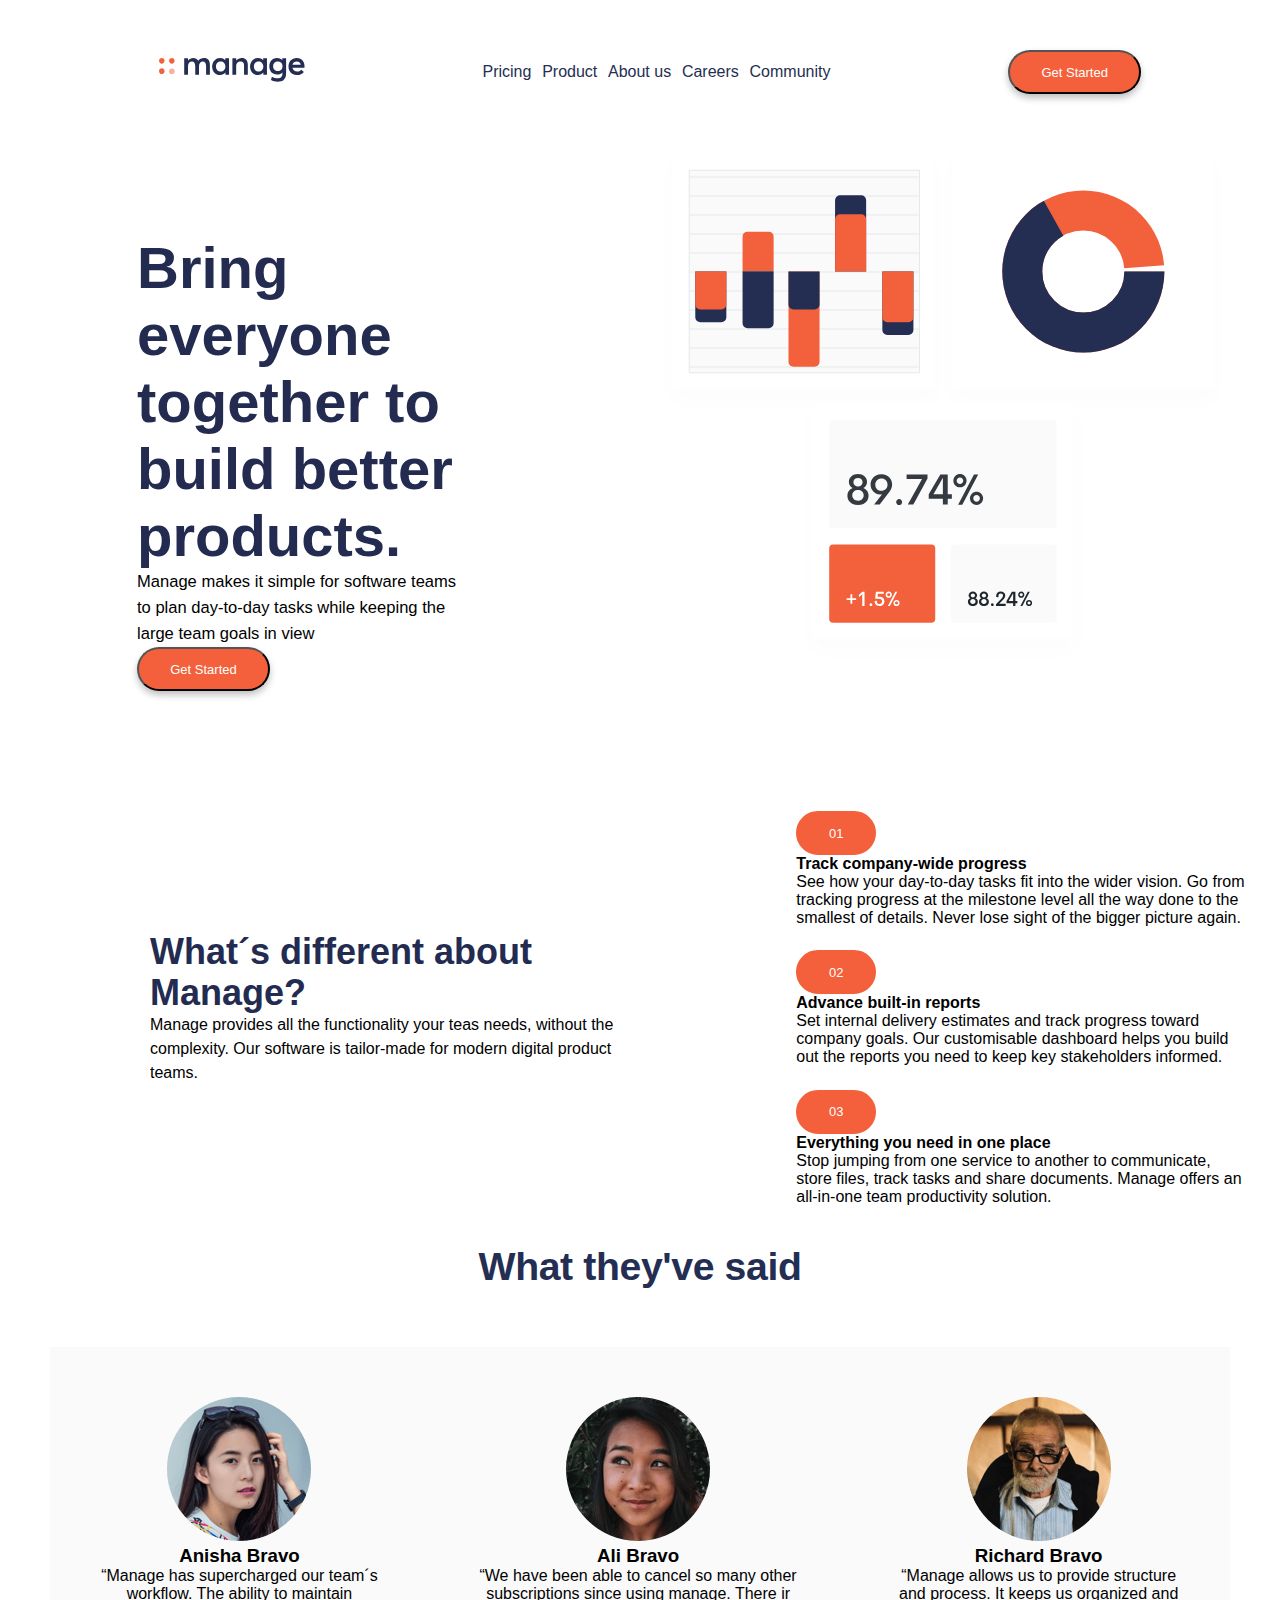
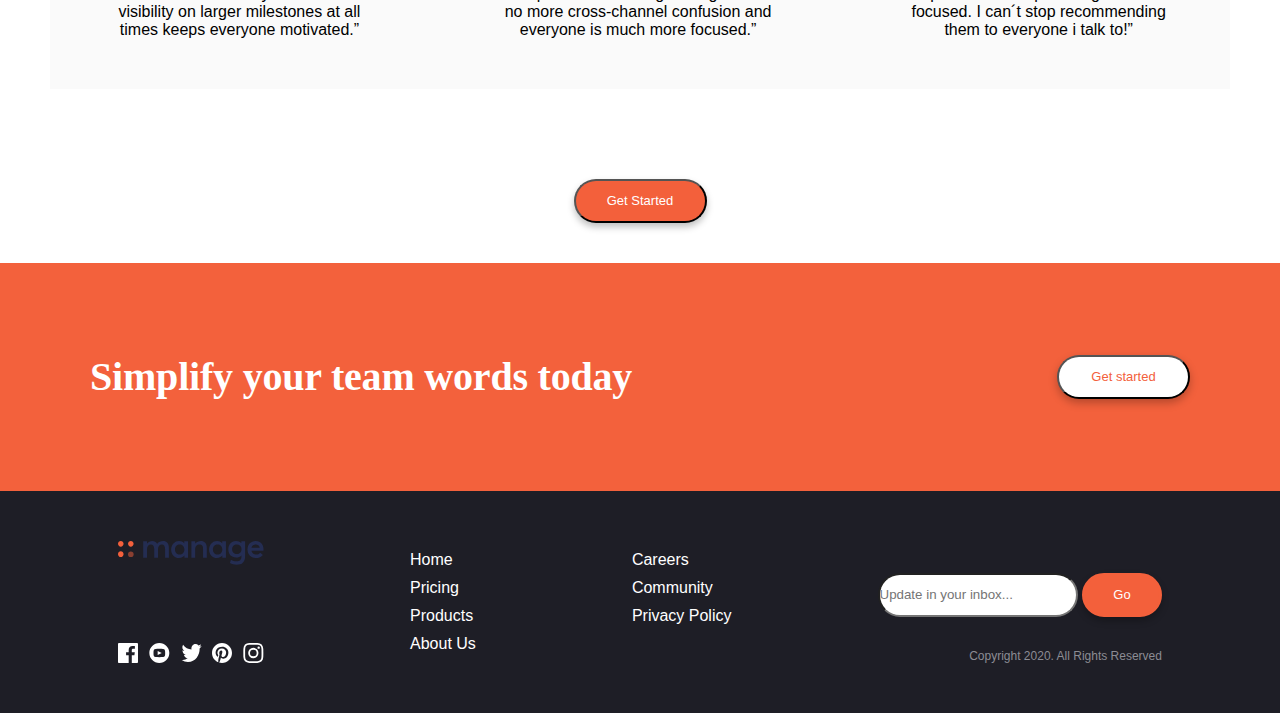
==== Examen Practico Final - FE1/index.html @ 4d721bdb "examen practico final" ====
<!DOCTYPE html>
<html lang="en">
<head>
    <meta charset="UTF-8">
    <meta http-equiv="X-UA-Compatible" content="IE=edge">
    <meta name="viewport" content="width=device-width, initial-scale=1.0">
    <link rel="stylesheet" href="./css/styles.css">
    <title>Manage</title>
</head>
<body>
    <header>
        <div><img src="./imagenes/logo.svg" alt="logo manage"></div>

        <nav>
            <ul>
                <li href="#">Pricing</li>
                <li>Product</li>
                <li>About us</li>
                <li>Careers</li>
                <li>Community</li>
            </ul>
        </nav>
            <button class="button">Get Started</button>
    </header>

    <section class="contenedor1">
        <div class="columna1">
            <h1>Bring everyone together to build better products.</h1>
            <p>Manage makes it simple for software teams
                to plan day-to-day tasks while keeping the 
                large team goals in view </p>

            <button class="button">Get Started</button>
            </div>
            <div class="ilustración">
                <img src="./imagenes/illustration-intro.svg" alt="ilustración">
            </div>
        </section>

    <section class="contenedor2">
        <div class="colunma2">
            <h2>What´s different about Manage?</h2>
            <p >Manage provides all the functionality your
                teas needs, without the complexity. Our software is tailor-made for modern digital product teams.</p>
        </div>

        <div class="columna3">
            <div class="prueba">
                <button>01</button>
                <h4>Track company-wide progress</h4>
                <p>See how your day-to-day tasks fit into the wider vision. Go from tracking progress at the milestone level all the way done to the smallest of details. Never lose sight of the bigger picture again.</p>
             </div>  

             <div class="prueba">
                <button> 02</button>
                <h4>Advance built-in reports</h4>
                 <p>Set internal delivery estimates and track progress toward company goals. Our customisable dashboard helps you build out the reports you need to keep key stakeholders informed.</p>
            </div>

            <div class="prueba">
                <button> 03 </button>
                <h4>Everything you need in one place</h4>
                <p>Stop jumping from one service to another to communicate, store files, track tasks and share documents. Manage offers an all-in-one team productivity solution.</p>
            </div>
        </div>
    </section>
    
    <h2 class="said">What they've said</h2>

    <section class="tarjetas">
        <div class="personas">
            <img src="./imagenes/avatar-anisha.png" alt="Anisha">
            <h3>Anisha Bravo</h3>
            <p>“Manage has supercharged our team´s workflow. The ability to maintain visibility on larger milestones at all times keeps everyone motivated.”</p>
        </div>

        <div class="personas">
            <img src="./imagenes/avatar-ali.png" alt="Ali">
            <h3>Ali Bravo</h3>
            <p>“We have been able to cancel so many other subscriptions since using manage. There ir no more cross-channel confusion and everyone is much more focused.”</p>
        </div>

        <div class="personas">
            <img src="./imagenes/avatar-richard.png" alt="Richard">
            <h3>Richard Bravo</h3>
            <p>“Manage allows us to provide structure and process. It keeps us organized and focused. I can´t stop recommending them to everyone i talk to!”</p>
        </div>
    </section>

    <div class="botonDif">
        <button class="button">Get Started</button>
    </div>


    <section class="pre-footer">
        <h2>Simplify your team words today</h2>
        <button class="button2">Get started</button>
    </section>

    <footer class="footer">
        <div class="iconos">             
            <img src="./imagenes/logo.svg" alt="logoInvertido">
            <div>
                <img src="./imagenes/icon-facebook.svg">
                <img src="./imagenes/icon-youtube.svg">
                <img src="./imagenes/icon-twitter.svg">
                <img src="./imagenes/icon-pinterest.svg">
                <img src="./imagenes/icon-instagram.svg">
            </div>               
        </div>
        
        <div class="navegacion">
                <ul>
                    <li>Home</li>
                    <li>Pricing</li>
                    <li>Products</li>
                    <li>About Us</li>
                </ul>
        </div>
         
        <div class="navegacion">
                <ul>
                    <li>Careers</li>
                    <li>Community</li>
                    <li>Privacy Policy</li>
                </ul>
        </div>

        <div class="formFooter">
            <form action="x" method="POST"></form>
            <label for="email">
                <input class="form" type="email" placeholder="Update in your inbox..." id="email">
                <input class="goButton" type="submit" value="Go">
            </label>
            <p>Copyright 2020. All Rights Reserved</p>
        </div>
    </footer>
</body>
</html>
---- Examen Practico Final - FE1/css/styles.css ----
*{
    font-family: 'Be Vietnam Pro', sans-serif;
    padding: 0%;
    margin: 0%;
    box-sizing: border-box;     
 }
 header {
     display: flex;
     justify-content: space-around;
     align-items: center;
     padding: 50px;
     padding-left: 70px;
 }
 nav { 
     width: 30%;
 }
 nav ul {
     list-style: none;
     display: flex;
     justify-content: space-between;
     color: #242E52;
 }
.button {
        background-color: #F3603B;
        color: white;
        font-size: 13px;
        width: 133px;
        height: 44px;
        border-radius: 50px;
        border: solid F3603B;
        box-shadow: 0px 4px 7px rgba(0, 0, 0, 0.25);
}
h1 {
    font-size: 58px;
    font-weight: bold;
    line-height: 66,47px;
    color: #232C50;
 }

.contenedor1 {
    width: 100%;
    display: flex;
    justify-content: space-around;
    align-content: center;

}
.columna1 {
    width: 40%;
    padding: 90px;
    display: flex;
    flex-direction: column;
    align-items: flex-start;
    justify-content: space-around;    
}

.columna1 p {
    font-style: normal;
    font-weight: 500;
    font-size: 16.5584px;
    line-height: 157.1%;
    color: #000000;
}

.contenedor2 {
    width: 100%;
    display: flex;
    justify-content: space-around;
    align-content: center;
}

.colunma2 {
    width: 70%;
    padding: 150px;
    display: flex;
    flex-direction: column;
    align-items: flex-start;
    justify-content: space-around;
}

.colunma2 h2 {
    font-style: normal;
    font-weight: bold;
    font-size: 36px;
    line-height: 114.6%;
    color: #232C50;
}
.colunma2 p {
    font-style: normal;
    font-weight: 500;
    font-size: 16px;
    line-height: 151.1%;
    color: #000000;
}

.columna3 {
    display: flex;
    flex-direction: column;
    width:50%;
    justify-content: space-between;
    align-items: center;
    padding: 30px;
}

.columna3 button {
    background-color: #F3603B;
    color: white;
    font-size: 13px;
    border: solid #F3603B;
    border-radius: 50px;
    width: 80px;
    height: 44px;
}
.said {
font-style: normal;
font-weight: bold;
text-align: center;
font-size: 39.2143px;
line-height: 156.6%;
letter-spacing: -0.01em;
color: #242E53;
}

.tarjetas {
    width: 100%;
    padding: 50px;
    display: flex;
    justify-content: space-around;
    align-items: center;
}

.personas {
    background-color: #FAFAFA;
    text-align: center;
    padding: 50px;
}
.botonDif {
    display: flex;
    justify-content: center;
    padding: 40px;
}
.pre-footer {
    width: 100%;
    background-color: #F3613C;
    padding: 90px;
    display: flex;
    justify-content: space-between;
    align-items: center;
}
.pre-footer h2 {
    font-family: Be Vietnam;
    font-style: normal;
    font-weight: bold;
    font-size: 40px;
    line-height: 48px;
    display: flex;
    align-items: center;
    letter-spacing: -0.005em;
    color: #FFFFFF;
}

.button2 {
    background-color: white;
    color: #F3603B;
    font-size: 'Be Vietnam Pro', sans-serif;
    font-size: 13px;
    width: 133px;
    height: 44px;
    border-radius: 50px;
    border: solid F3603B;
    box-shadow: 0px 4px 8px rgba(0, 0, 0, 0.25);
}

.footer {    
    width: 100%;
    background-color: #1E1E26;
    color: white;
    display: flex;
    justify-content: space-around;
    align-content: space-between;
    padding: 50px;
}
.iconos {
    display: flex;
    flex-direction:column;
    justify-content:space-between;
}
.iconos div {
    display: flex;
    justify-content: space-between;
}
.navegacion {
    display: flex;
    flex-direction: column;
    align-content: space-between;
}
.navegacion ul {
    list-style: none;
}
.navegacion li {
    margin: 10px;
}
.formFooter {
    display: flex;
    flex-direction: column;
    justify-content: space-between;
    text-align: right;
}
.form {
    width: 200px;
    height: 44px;
    border-radius: 50px
}
.goButton {
    background-color: #F3603B;
    color: white;
    font-size: 13px;
    border: solid #F3603B;
    border-radius: 50px;
    width: 80px;
    height: 44px;
    box-shadow: 0px 4px 7px rgba(0, 0, 0, 0.25);

}

.formFooter p {
    color: #8C8C94;
    font-size: 12px;
    font-weight: 500;
}
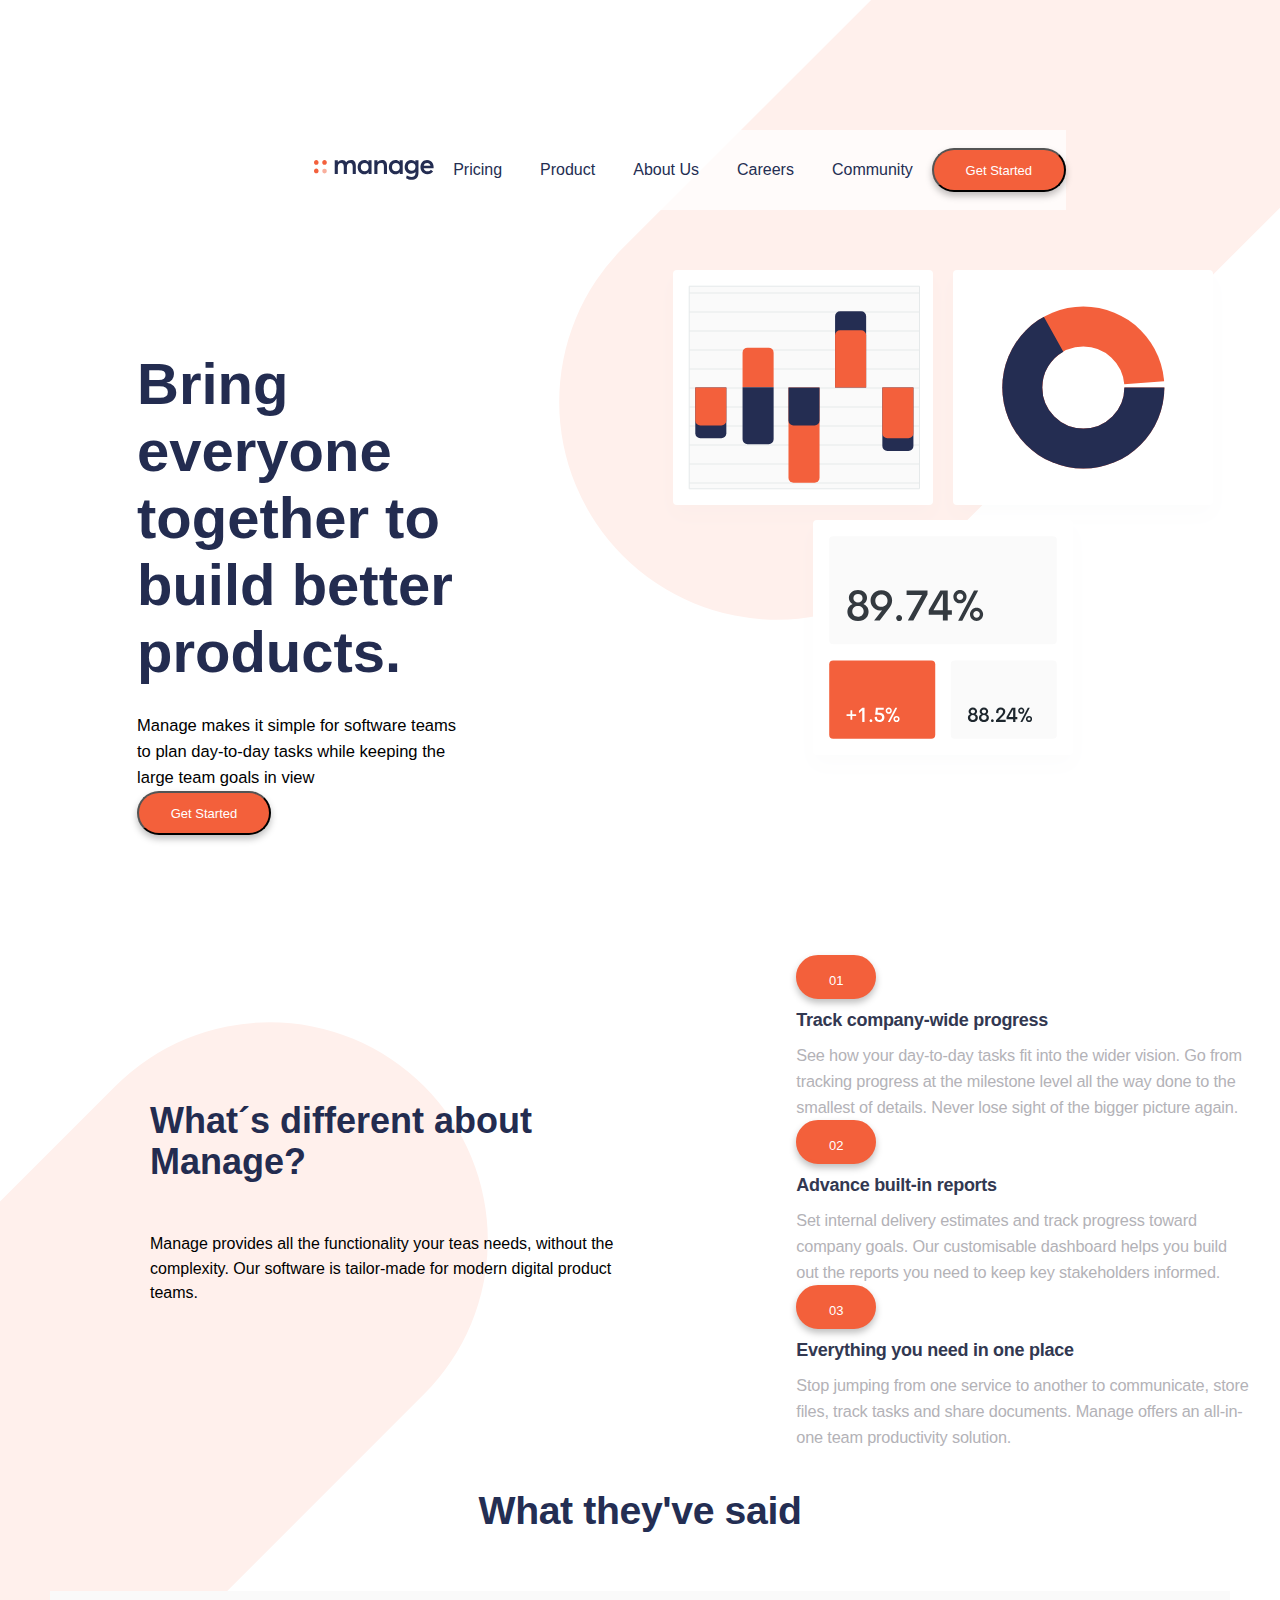
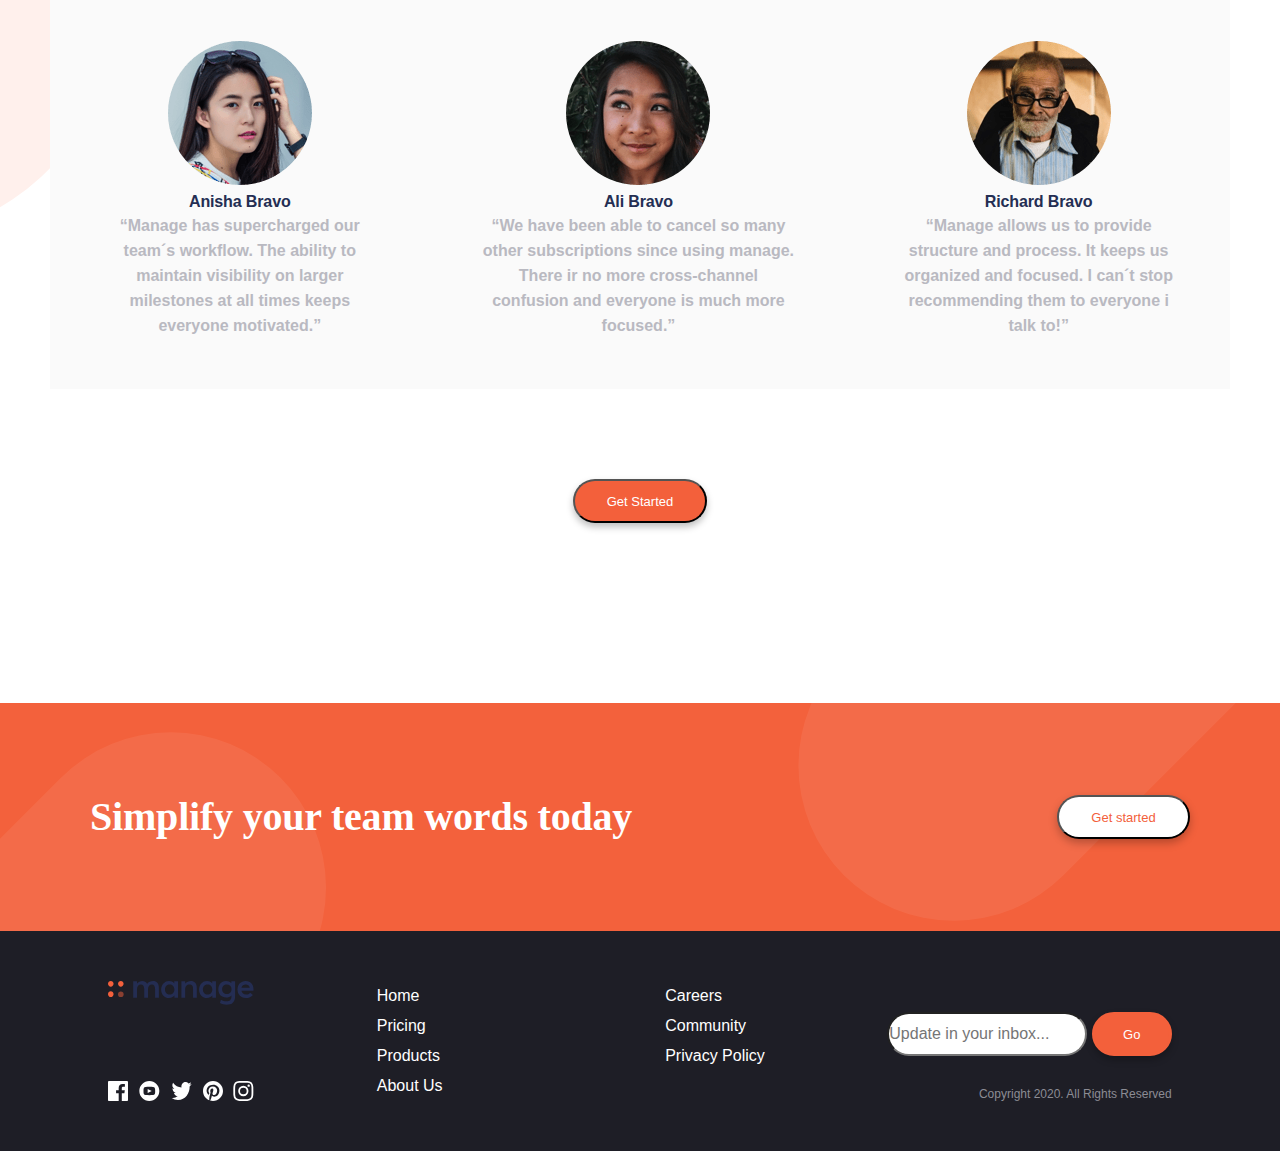
==== commit 60f8ab71: "Ãultimos cambios" ====
--- a/Examen Practico Final - FE1/index.html
+++ b/Examen Practico Final - FE1/index.html
@@ -9,20 +9,23 @@
 </head>
 <body>
     <header>
-        <div><img src="./imagenes/logo.svg" alt="logo manage"></div>
-
-        <nav>
-            <ul>
-                <li href="#">Pricing</li>
-                <li>Product</li>
-                <li>About us</li>
-                <li>Careers</li>
-                <li>Community</li>
+        <nav class="menu">        
+            <img src="./imagenes/logo.svg" alt="logo manage">
+            <ul class="menu-nav">
+                <li><a href="#" class="active">Pricing</a></li>
+                <li><a href="#" class="active">Product</a></li>
+                <li><a href="#" class="active">About Us</a></li>
+                <li><a href="#" class="active">Careers</a></li>
+                <li><a href="#" class="active">Community</a></li>
             </ul>
-        </nav>
-            <button class="button">Get Started</button>
+         <button class="navbtn">Get Started</button>
+        <input type='checkbox' id='check'>
+        <label for="check">
+          <i class="fas fa-bars checkbtn"></i>
+        </label>
+      </nav>      
     </header>
-
+    <main>
     <section class="contenedor1">
         <div class="columna1">
             <h1>Bring everyone together to build better products.</h1>
@@ -46,7 +49,7 @@
 
         <div class="columna3">
             <div class="prueba">
-                <button>01</button>
+                <button> 01</button>
                 <h4>Track company-wide progress</h4>
                 <p>See how your day-to-day tasks fit into the wider vision. Go from tracking progress at the milestone level all the way done to the smallest of details. Never lose sight of the bigger picture again.</p>
              </div>  
@@ -87,10 +90,12 @@
         </div>
     </section>
 
+
+
     <div class="botonDif">
         <button class="button">Get Started</button>
     </div>
-
+</main>
 
     <section class="pre-footer">
         <h2>Simplify your team words today</h2>
@@ -98,6 +103,9 @@
     </section>
 
     <footer class="footer">
+
+        <p class='copy-movile'>Copyright 2020. All Rights Reserved</p>
+
         <div class="iconos">             
             <img src="./imagenes/logo.svg" alt="logoInvertido">
             <div>
@@ -110,22 +118,19 @@
         </div>
         
         <div class="navegacion">
-                <ul>
-                    <li>Home</li>
-                    <li>Pricing</li>
-                    <li>Products</li>
-                    <li>About Us</li>
-                </ul>
-        </div>
-         
-        <div class="navegacion">
-                <ul>
-                    <li>Careers</li>
-                    <li>Community</li>
-                    <li>Privacy Policy</li>
-                </ul>
-        </div>
-
+            <ul>
+              <li><a href="#" class="fondo">Home</a></li>
+              <li><a href="#" class="fondo">Pricing</a></li>
+              <li><a href="#" class="fondo">Products</a></li>
+              <li><a href="#" class="fondo">About Us</a></li>
+            </ul>
+            <ul>
+              <li><a href="#" class="fondo">Careers</a></li>
+              <li><a href="#" class="fondo">Community</a></li>
+              <li><a href="#" class="fondo">Privacy Policy</a></li>
+            </ul>
+          </div>
+          
         <div class="formFooter">
             <form action="x" method="POST"></form>
             <label for="email">
--- a/Examen Practico Final - FE1/css/styles.css
+++ b/Examen Practico Final - FE1/css/styles.css
@@ -3,7 +3,24 @@
     padding: 0%;
     margin: 0%;
     box-sizing: border-box;     
+    font-size: 16px;
+    list-style: none;
+    text-decoration: none;
  }
+ body {
+    width: 100%;
+    background: url(../imagenes/fondo.svg);
+    background-repeat: no-repeat;
+    background-position: right -20% top -10%;
+    padding-top: 80px;
+    font-family: "Be Vietnam Pro", sans-serif;
+  }
+  main {
+    width: 100%;
+    background: url(../imagenes/fondo.svg);
+    background-repeat: no-repeat;
+    background-position: left -70% bottom 30%;
+  }
  header {
      display: flex;
      justify-content: space-around;
@@ -11,31 +28,77 @@
      padding: 50px;
      padding-left: 70px;
  }
- nav { 
-     width: 30%;
- }
- nav ul {
-     list-style: none;
-     display: flex;
-     justify-content: space-between;
-     color: #242E52;
- }
-.button {
-        background-color: #F3603B;
-        color: white;
-        font-size: 13px;
-        width: 133px;
-        height: 44px;
-        border-radius: 50px;
-        border: solid F3603B;
-        box-shadow: 0px 4px 7px rgba(0, 0, 0, 0.25);
-}
+ 
+ .menu {
+    background-color: #ffffffbd;
+    display: flex;
+    justify-content: space-between;
+    align-items: center;
+    height: 80px;
+  }
+  .menu img {
+    width: 200px;
+    height: auto;
+    padding-left: 80px;
+  }
+  .menu-nav {
+    font-size: 13px;
+    font-weight: 500;
+    color: #242e52;
+    display: flex;
+  }
+  .menu-nav li {
+    padding-left: 14px;
+    padding-right: 14px;
+  }
+  .active {
+    padding: 5px;
+    border-radius: 40px;
+  }
+  .active:hover {
+    /*agrego pseudo-clase*/
+    background-color: #f5ae9ce1;
+    transition: 0.5s;
+  }
+  .menu-nav a {
+    color: #242e52;
+  }
+  button {
+    width: 134px;
+    height: 44px;
+    color: #ffffff;
+    font-size: 13px;
+    background-color: #f3603b;
+    border-radius: 50px;
+    box-shadow: 0px 4px 7px rgba(0, 0, 0, 0.25);
+  }
+  button:hover {
+    background-color: #ffffff;
+    border-radius: 50px;
+    box-shadow: 0px 0px 8px #f3603b9a;
+    color: #000000;
+    transition: 0.5s;
+  }
+  
+  /*bar icono para movile*/
+  .checkbtn {
+    font-size: 20px;
+    margin-right: 40px;
+    cursor: pointer;
+    display: none;
+  }
+  #check {
+    display: none;
+  }
 h1 {
     font-size: 58px;
     font-weight: bold;
     line-height: 66,47px;
     color: #232C50;
+    padding-bottom: 28px;
+
  }
+
 
 .contenedor1 {
     width: 100%;
@@ -108,7 +171,31 @@
     border: solid #F3603B;
     border-radius: 50px;
     width: 80px;
-    height: 44px;
+    padding-top: 15px;
+    padding-bottom: 15px
+}
+h4 {
+    padding-top: 10px;
+    padding-bottom: 10px;
+    font-style: normal;
+    font-weight: bold;
+    font-size: 18px;
+    line-height: 23px;
+    display: flex;
+    align-items: center;
+    letter-spacing: -0.015em;
+    color: #323851;
+}
+.columna3 p {
+font-style: normal;
+font-weight: 500;
+font-size: 16.2984px;
+line-height: 26px;
+display: flex;
+align-items: center;
+letter-spacing: -0.01em;
+color: #B3B2B7;
+
 }
 .said {
 font-style: normal;
@@ -127,7 +214,26 @@
     justify-content: space-around;
     align-items: center;
 }
-
+.tarjetas h3 {
+font-style: normal;
+font-weight: bold;
+font-size: 16.0714px;
+line-height: 156.6%;
+letter-spacing: -0.01em;
+color: #242E53;
+
+}
+.tarjetas p {
+font-style: normal;
+font-weight: 600;
+font-size: 16px;
+line-height: 156.6%;
+display: flex;
+align-items: center;
+text-align: center;
+color: #B9B9C1;
+
+}
 .personas {
     background-color: #FAFAFA;
     text-align: center;
@@ -138,10 +244,17 @@
     justify-content: center;
     padding: 40px;
 }
+.circle {
+    display: none;
+  }
 .pre-footer {
     width: 100%;
+    background: url(../imagenes/bg-simplify-section-desktop.svg);
+  background-repeat: no-repeat;
+  background-position: right;
     background-color: #F3613C;
     padding: 90px;
+    margin-top: 140px;
     display: flex;
     justify-content: space-between;
     align-items: center;
@@ -169,6 +282,14 @@
     border: solid F3603B;
     box-shadow: 0px 4px 8px rgba(0, 0, 0, 0.25);
 }
+.button2:hover {
+    color: #ffffff;
+  
+    background-color: #fda58f;
+    border-radius: 50px;
+    box-shadow: 0px 4px 7px rgba(0, 0, 0, 0.25);
+    transition: 0.5s;
+  }
 
 .footer {    
     width: 100%;
@@ -179,6 +300,17 @@
     align-content: space-between;
     padding: 50px;
 }
+.copy-movile {
+    display: none;
+  }
+.fondo {
+    color: #ffffff;
+  }
+.fondo:hover {
+    /*agrego pseudo-clase*/
+    color: #f3603b;
+    transition: 0.5s;
+  }
 .iconos {
     display: flex;
     flex-direction:column;
@@ -188,17 +320,16 @@
     display: flex;
     justify-content: space-between;
 }
+/*footer nav*/
 .navegacion {
-    display: flex;
-    flex-direction: column;
-    align-content: space-between;
-}
-.navegacion ul {
-    list-style: none;
-}
-.navegacion li {
-    margin: 10px;
-}
+    width: 400px;
+    display: flex;
+    justify-content: space-between;
+  }
+  .navegacion li {
+    padding: 6px;
+  }
+
 .formFooter {
     display: flex;
     flex-direction: column;
@@ -226,4 +357,81 @@
     color: #8C8C94;
     font-size: 12px;
     font-weight: 500;
-}+}
+
+@media (max-width:370) {
+   
+  body {
+    background-position: right 110% top -10%;
+    padding-top: 70px;
+  }
+  main {
+    background-position: left -600% bottom 60%;
+    background-size: 400px;
+  }
+  .menu img {
+    width: 150px;
+    height: auto;
+    padding-left: 30px;
+  }
+  .contenedor1 img {
+    width: 100%;
+  }
+  h1 {
+    font-size: 40px;
+    line-height: 40px;
+    padding-top: 50px;
+  }
+  .columna1{
+    width: 100%;
+  }
+  .columna1 p {
+    width: 100%;
+    padding: 28px 10px;
+  }
+  .colunma2 h2 {
+    font-size: 30px;
+  }
+  .columna3 {
+    width: 100%;
+  }
+  .said h2 {
+    font-size: 30px;
+    padding-top: 50px;
+  }
+ 
+  .pre-footer {
+    flex-direction: column;
+    height: auto;
+    padding: 50px 20px;
+    margin-top: 70px;
+  }
+  .pre-footer h2 {
+    width: 100%;
+    padding-bottom: 20px;
+  }
+  .footer {
+    flex-direction: column-reverse;
+    align-items: center;
+    width: 100%;
+    height: auto;
+    padding: 50px 20px;
+  }
+  .footer-iconos{
+    padding-left: 0px;
+  }
+  .footer img {
+    padding-bottom: 30px;
+    padding-left: 0px;
+  }
+  .copy-movile {
+    display: block;
+    font-size: 13px;
+    font-weight: 500;
+    color: #8c8c94;
+    padding-top: 50px;
+  }
+  .formFooter p {
+    display: none;
+  }
+}
